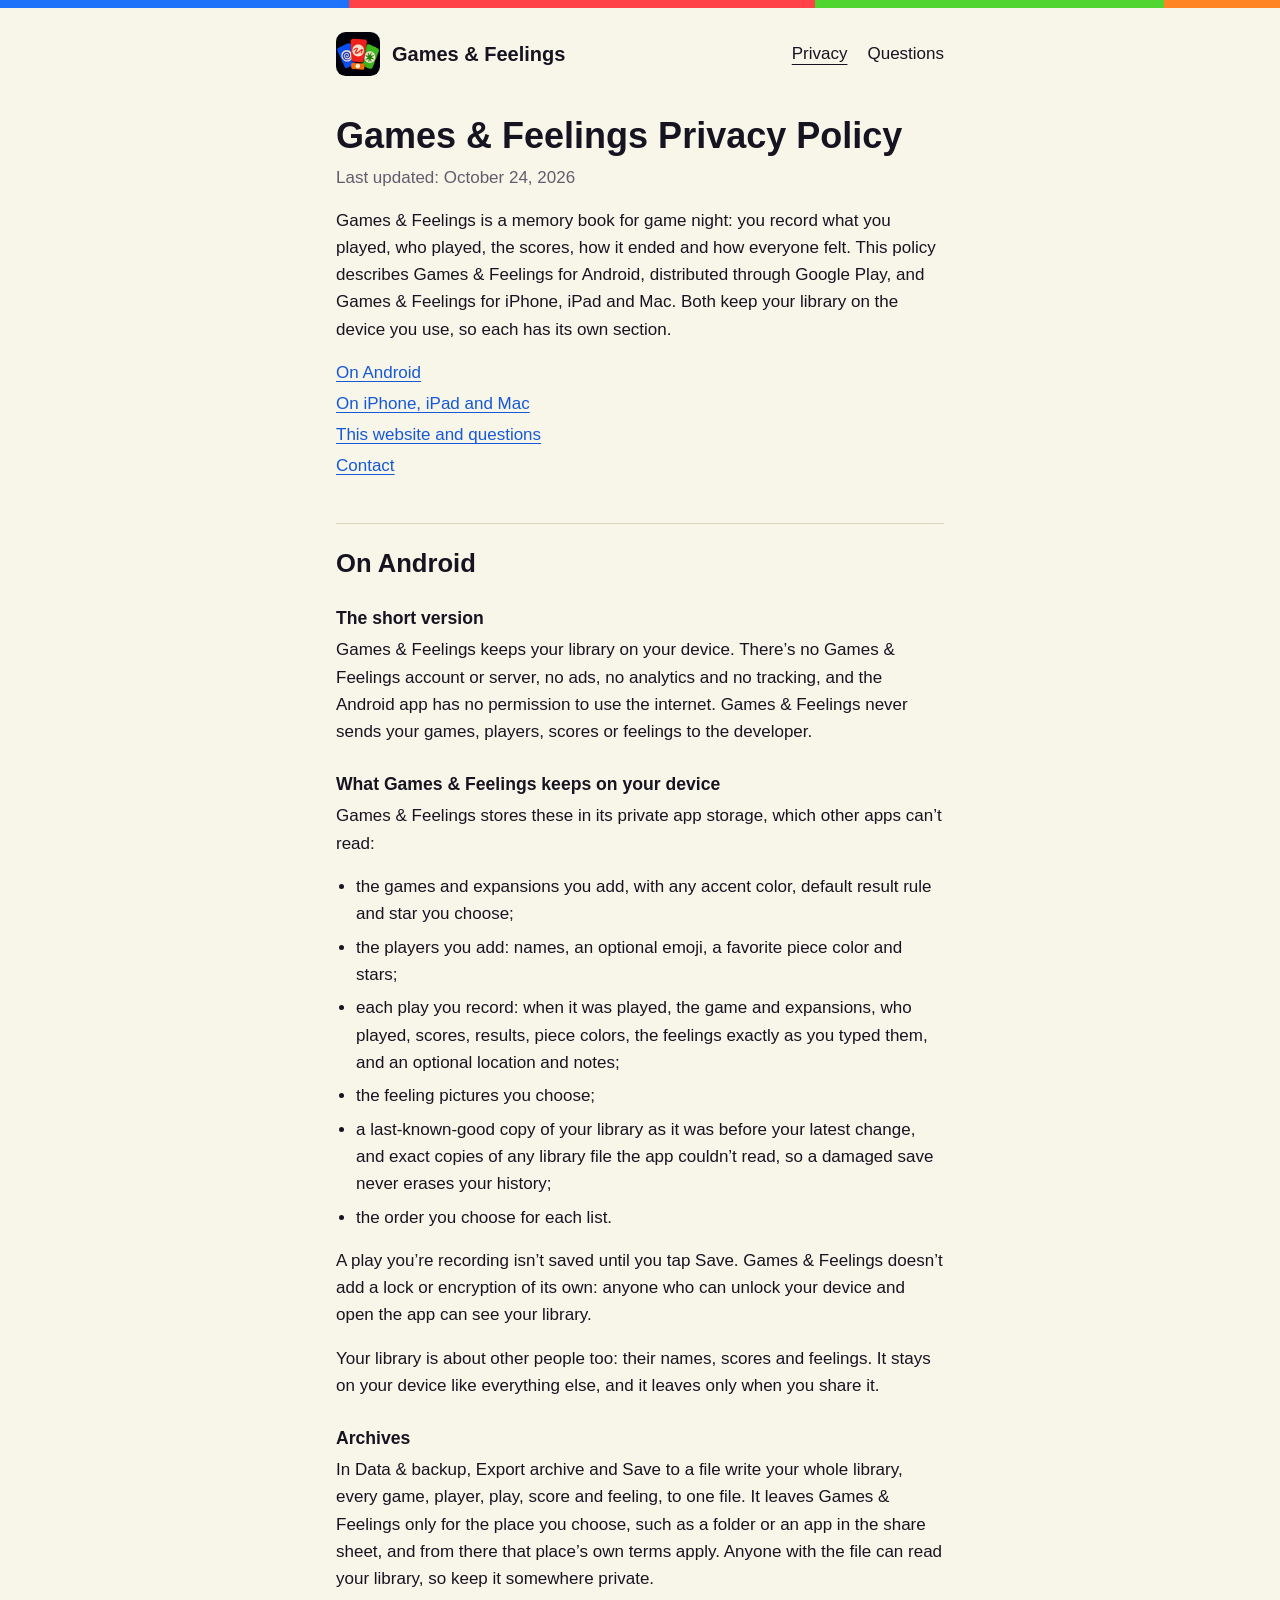
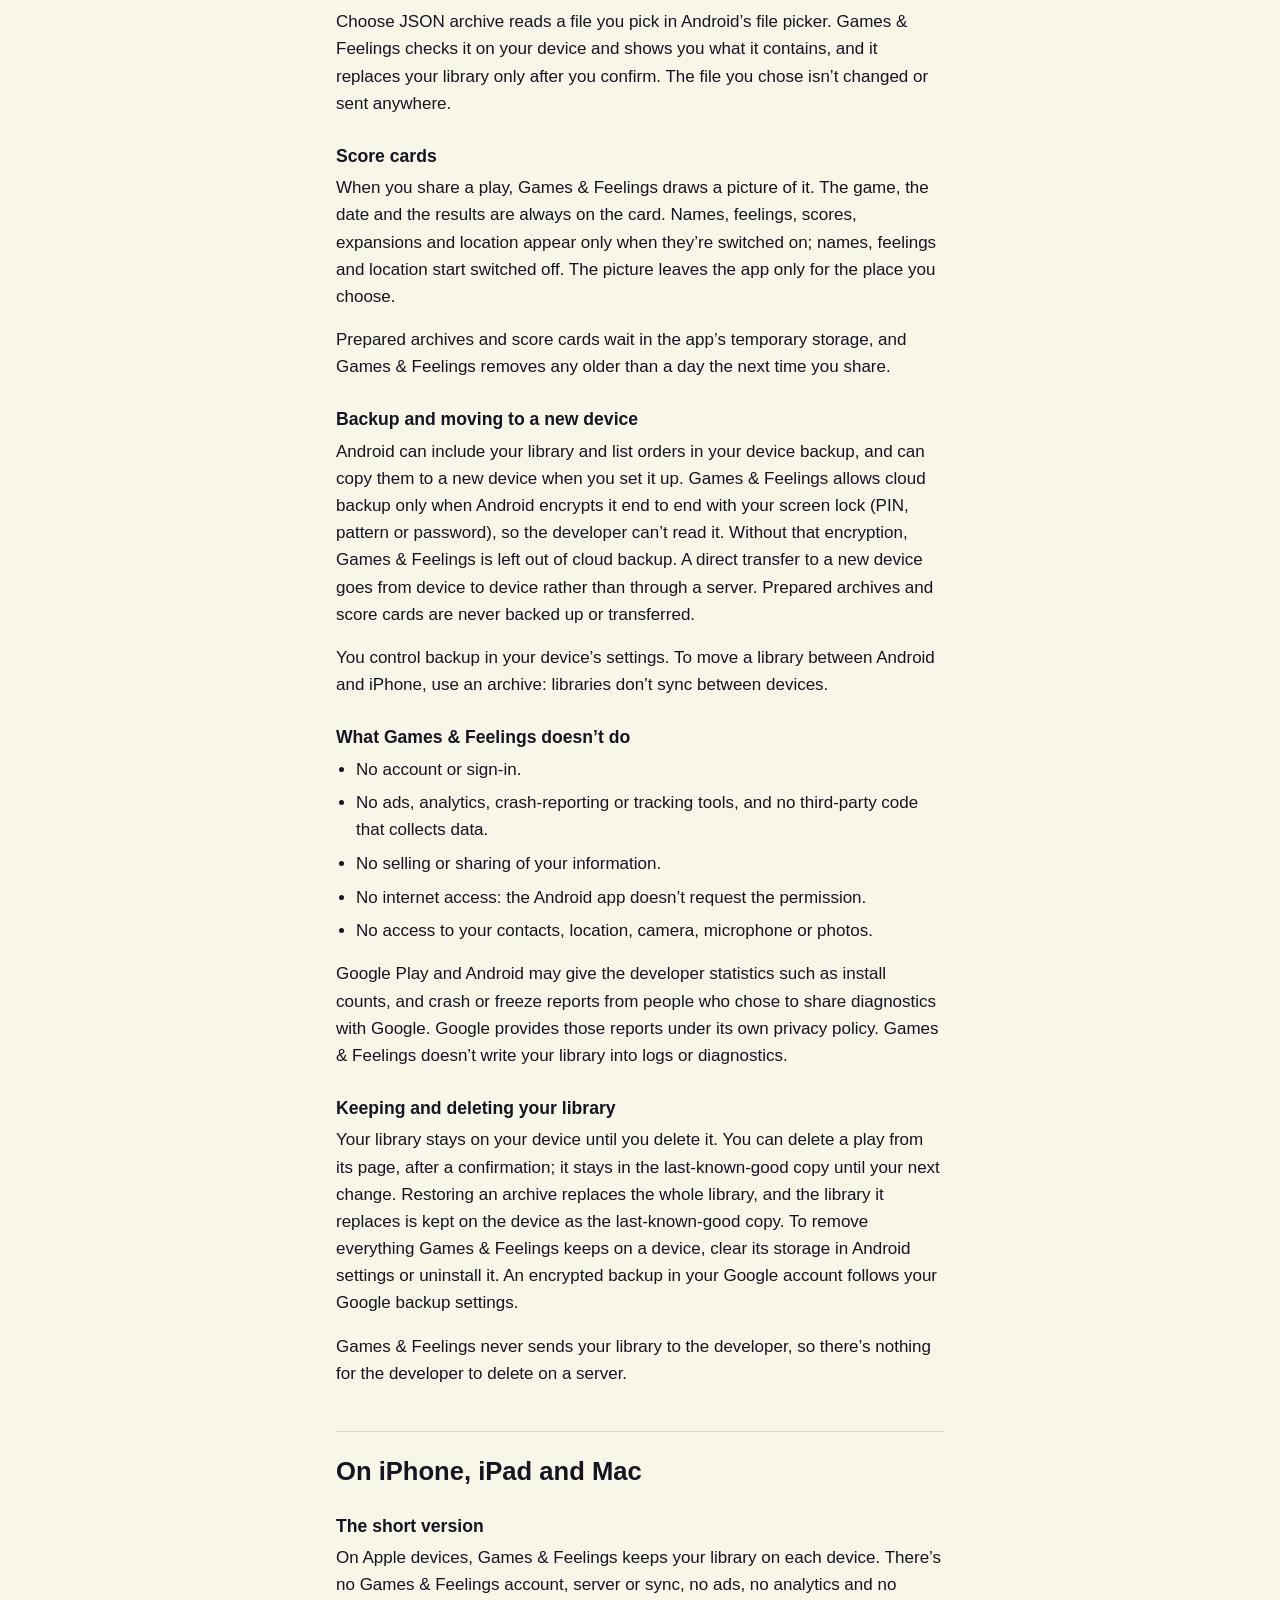
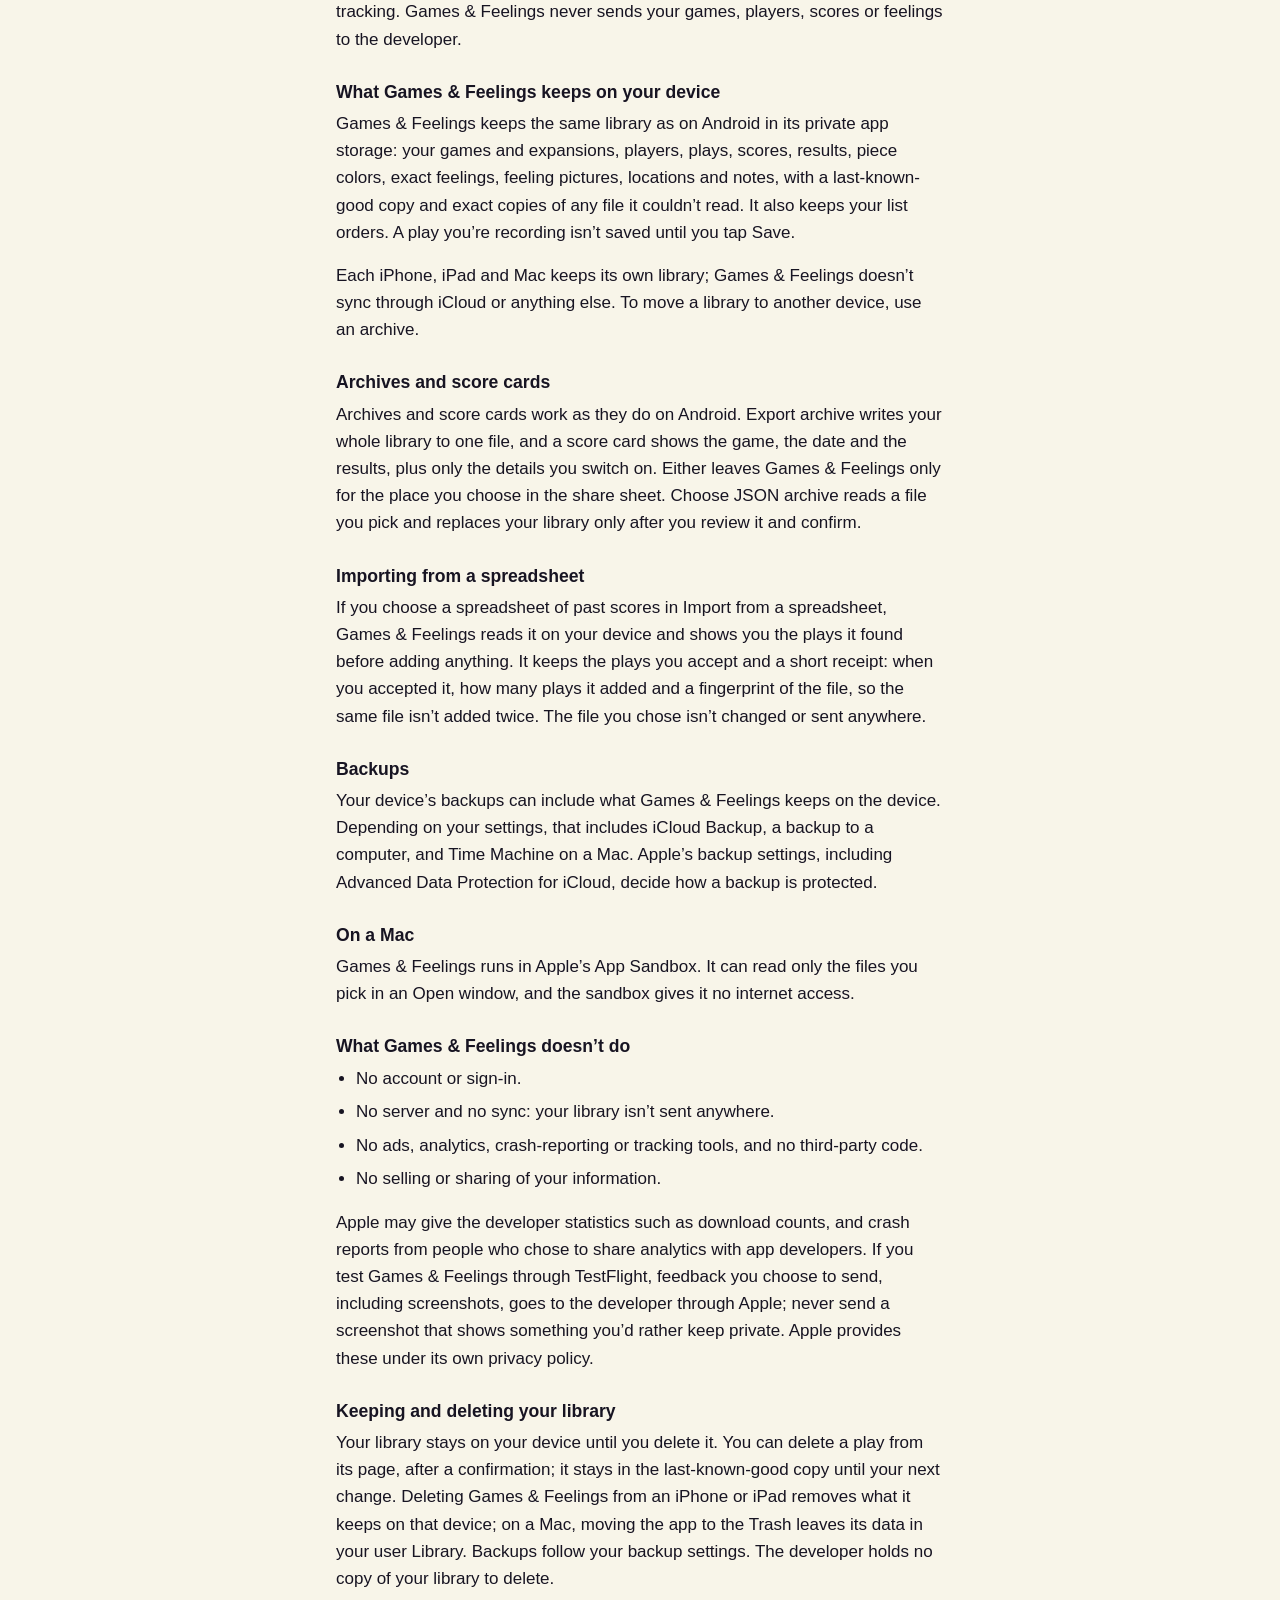
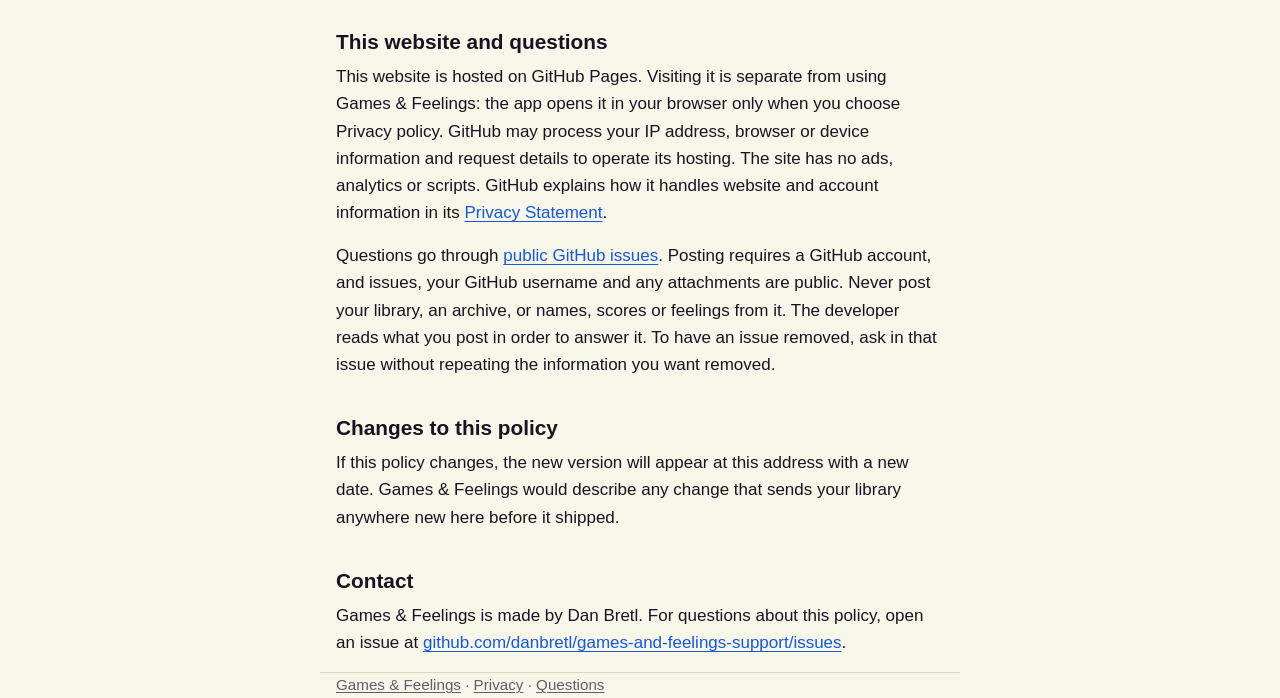
==== privacy/index.html @ f978fbe2 "Publish the Games & Feelings privacy policy and support page Source: danbretl/games-and-feelings Sto" ====
<!doctype html>
<html lang="en">
<head>
<meta charset="utf-8">
<meta name="viewport" content="width=device-width, initial-scale=1">
<meta name="color-scheme" content="light dark">
<title>Privacy Policy · Games &amp; Feelings</title>
<meta name="description" content="Games &amp; Feelings keeps your board game library on your device. No account, no ads, no analytics, and the Android app has no internet access.">
<link rel="canonical" href="https://danbretl.github.io/games-and-feelings-support/privacy/">
<link rel="icon" type="image/png" href="../assets/icon.png">
<link rel="stylesheet" href="../assets/site.css">
</head>
<body>
<a class="skip-link" href="#main">Skip to content</a>
<div class="bands" aria-hidden="true"><span></span><span></span><span></span><span></span></div>
<header class="site-header wrap"><a class="brand" href="../"><img src="../assets/icon.png" width="44" height="44" alt=""><span>Games &amp; Feelings</span></a><nav aria-label="Main"><a href="../privacy/" aria-current="page">Privacy</a><a href="https://github.com/danbretl/games-and-feelings-support/issues">Questions</a></nav></header>
<main id="main" class="wrap" tabindex="-1">
<h1>Games &amp; Feelings Privacy Policy</h1>
<p class="updated">Last updated: October 24, 2026</p>
<p>Games &amp; Feelings is a memory book for game night: you record what you played, who played, the scores, how it ended and how everyone felt. This policy describes Games &amp; Feelings for Android, distributed through Google Play, and Games &amp; Feelings for iPhone, iPad and Mac. Both keep your library on the device you use, so each has its own section.</p>
<nav class="page-index" aria-label="On this page">
<ul>
<li><a href="#android">On Android</a></li>
<li><a href="#apple">On iPhone, iPad and Mac</a></li>
<li><a href="#this-website-and-questions">This website and questions</a></li>
<li><a href="#contact">Contact</a></li>
</ul>
</nav>

<h2 id="android" class="platform">On Android</h2>

<h3 id="the-short-version">The short version</h3>
<p>Games &amp; Feelings keeps your library on your device. There’s no Games &amp; Feelings account or server, no ads, no analytics and no tracking, and the Android app has no permission to use the internet. Games &amp; Feelings never sends your games, players, scores or feelings to the developer.</p>

<h3 id="what-games-and-feelings-keeps-on-your-device">What Games &amp; Feelings keeps on your device</h3>
<p>Games &amp; Feelings stores these in its private app storage, which other apps can’t read:</p>
<ul>
<li>the games and expansions you add, with any accent color, default result rule and star you choose;</li>
<li>the players you add: names, an optional emoji, a favorite piece color and stars;</li>
<li>each play you record: when it was played, the game and expansions, who played, scores, results, piece colors, the feelings exactly as you typed them, and an optional location and notes;</li>
<li>the feeling pictures you choose;</li>
<li>a last-known-good copy of your library as it was before your latest change, and exact copies of any library file the app couldn’t read, so a damaged save never erases your history;</li>
<li>the order you choose for each list.</li>
</ul>
<p>A play you’re recording isn’t saved until you tap Save. Games &amp; Feelings doesn’t add a lock or encryption of its own: anyone who can unlock your device and open the app can see your library.</p>
<p>Your library is about other people too: their names, scores and feelings. It stays on your device like everything else, and it leaves only when you share it.</p>

<h3 id="archives">Archives</h3>
<p>In Data &amp; backup, Export archive and Save to a file write your whole library, every game, player, play, score and feeling, to one file. It leaves Games &amp; Feelings only for the place you choose, such as a folder or an app in the share sheet, and from there that place’s own terms apply. Anyone with the file can read your library, so keep it somewhere private.</p>
<p>Choose JSON archive reads a file you pick in Android’s file picker. Games &amp; Feelings checks it on your device and shows you what it contains, and it replaces your library only after you confirm. The file you chose isn’t changed or sent anywhere.</p>

<h3 id="score-cards">Score cards</h3>
<p>When you share a play, Games &amp; Feelings draws a picture of it. The game, the date and the results are always on the card. Names, feelings, scores, expansions and location appear only when they’re switched on; names, feelings and location start switched off. The picture leaves the app only for the place you choose.</p>
<p>Prepared archives and score cards wait in the app’s temporary storage, and Games &amp; Feelings removes any older than a day the next time you share.</p>

<h3 id="backup-and-moving-to-a-new-device">Backup and moving to a new device</h3>
<p>Android can include your library and list orders in your device backup, and can copy them to a new device when you set it up. Games &amp; Feelings allows cloud backup only when Android encrypts it end to end with your screen lock (PIN, pattern or password), so the developer can’t read it. Without that encryption, Games &amp; Feelings is left out of cloud backup. A direct transfer to a new device goes from device to device rather than through a server. Prepared archives and score cards are never backed up or transferred.</p>
<p>You control backup in your device’s settings. To move a library between Android and iPhone, use an archive: libraries don’t sync between devices.</p>

<h3 id="what-games-and-feelings-doesnt-do">What Games &amp; Feelings doesn’t do</h3>
<ul>
<li>No account or sign-in.</li>
<li>No ads, analytics, crash-reporting or tracking tools, and no third-party code that collects data.</li>
<li>No selling or sharing of your information.</li>
<li>No internet access: the Android app doesn’t request the permission.</li>
<li>No access to your contacts, location, camera, microphone or photos.</li>
</ul>
<p>Google Play and Android may give the developer statistics such as install counts, and crash or freeze reports from people who chose to share diagnostics with Google. Google provides those reports under its own privacy policy. Games &amp; Feelings doesn’t write your library into logs or diagnostics.</p>

<h3 id="keeping-and-deleting-your-library">Keeping and deleting your library</h3>
<p>Your library stays on your device until you delete it. You can delete a play from its page, after a confirmation; it stays in the last-known-good copy until your next change. Restoring an archive replaces the whole library, and the library it replaces is kept on the device as the last-known-good copy. To remove everything Games &amp; Feelings keeps on a device, clear its storage in Android settings or uninstall it. An encrypted backup in your Google account follows your Google backup settings.</p>
<p>Games &amp; Feelings never sends your library to the developer, so there’s nothing for the developer to delete on a server.</p>

<h2 id="apple" class="platform">On iPhone, iPad and Mac</h2>

<h3 id="apple-the-short-version">The short version</h3>
<p>On Apple devices, Games &amp; Feelings keeps your library on each device. There’s no Games &amp; Feelings account, server or sync, no ads, no analytics and no tracking. Games &amp; Feelings never sends your games, players, scores or feelings to the developer.</p>

<h3 id="apple-what-games-and-feelings-keeps">What Games &amp; Feelings keeps on your device</h3>
<p>Games &amp; Feelings keeps the same library as on Android in its private app storage: your games and expansions, players, plays, scores, results, piece colors, exact feelings, feeling pictures, locations and notes, with a last-known-good copy and exact copies of any file it couldn’t read. It also keeps your list orders. A play you’re recording isn’t saved until you tap Save.</p>
<p>Each iPhone, iPad and Mac keeps its own library; Games &amp; Feelings doesn’t sync through iCloud or anything else. To move a library to another device, use an archive.</p>

<h3 id="apple-archives-and-score-cards">Archives and score cards</h3>
<p>Archives and score cards work as they do on Android. Export archive writes your whole library to one file, and a score card shows the game, the date and the results, plus only the details you switch on. Either leaves Games &amp; Feelings only for the place you choose in the share sheet. Choose JSON archive reads a file you pick and replaces your library only after you review it and confirm.</p>

<h3 id="apple-importing-from-a-spreadsheet">Importing from a spreadsheet</h3>
<p>If you choose a spreadsheet of past scores in Import from a spreadsheet, Games &amp; Feelings reads it on your device and shows you the plays it found before adding anything. It keeps the plays you accept and a short receipt: when you accepted it, how many plays it added and a fingerprint of the file, so the same file isn’t added twice. The file you chose isn’t changed or sent anywhere.</p>

<h3 id="apple-backups">Backups</h3>
<p>Your device’s backups can include what Games &amp; Feelings keeps on the device. Depending on your settings, that includes iCloud Backup, a backup to a computer, and Time Machine on a Mac. Apple’s backup settings, including Advanced Data Protection for iCloud, decide how a backup is protected.</p>

<h3 id="apple-on-a-mac">On a Mac</h3>
<p>Games &amp; Feelings runs in Apple’s App Sandbox. It can read only the files you pick in an Open window, and the sandbox gives it no internet access.</p>

<h3 id="apple-what-games-and-feelings-doesnt-do">What Games &amp; Feelings doesn’t do</h3>
<ul>
<li>No account or sign-in.</li>
<li>No server and no sync: your library isn’t sent anywhere.</li>
<li>No ads, analytics, crash-reporting or tracking tools, and no third-party code.</li>
<li>No selling or sharing of your information.</li>
</ul>
<p>Apple may give the developer statistics such as download counts, and crash reports from people who chose to share analytics with app developers. If you test Games &amp; Feelings through TestFlight, feedback you choose to send, including screenshots, goes to the developer through Apple; never send a screenshot that shows something you’d rather keep private. Apple provides these under its own privacy policy.</p>

<h3 id="apple-keeping-and-deleting-your-library">Keeping and deleting your library</h3>
<p>Your library stays on your device until you delete it. You can delete a play from its page, after a confirmation; it stays in the last-known-good copy until your next change. Deleting Games &amp; Feelings from an iPhone or iPad removes what it keeps on that device; on a Mac, moving the app to the Trash leaves its data in your user Library. Backups follow your backup settings. The developer holds no copy of your library to delete.</p>

<h2 id="this-website-and-questions">This website and questions</h2>
<p>This website is hosted on GitHub Pages. Visiting it is separate from using Games &amp; Feelings: the app opens it in your browser only when you choose Privacy policy. GitHub may process your IP address, browser or device information and request details to operate its hosting. The site has no ads, analytics or scripts. GitHub explains how it handles website and account information in its <a href="https://docs.github.com/en/site-policy/privacy-policies/github-general-privacy-statement">Privacy Statement</a>.</p>
<p>Questions go through <a href="https://github.com/danbretl/games-and-feelings-support/issues">public GitHub issues</a>. Posting requires a GitHub account, and issues, your GitHub username and any attachments are public. Never post your library, an archive, or names, scores or feelings from it. The developer reads what you post in order to answer it. To have an issue removed, ask in that issue without repeating the information you want removed.</p>

<h2 id="changes-to-this-policy">Changes to this policy</h2>
<p>If this policy changes, the new version will appear at this address with a new date. Games &amp; Feelings would describe any change that sends your library anywhere new here before it shipped.</p>

<h2 id="contact">Contact</h2>
<p>Games &amp; Feelings is made by Dan Bretl. For questions about this policy, open an issue at <a href="https://github.com/danbretl/games-and-feelings-support/issues">github.com/danbretl/games-and-feelings-support/issues</a>.</p>
</main>
<footer class="wrap"><a href="../">Games &amp; Feelings</a> · <a href="../privacy/" aria-current="page">Privacy</a> · <a href="https://github.com/danbretl/games-and-feelings-support/issues">Questions</a></footer>
</body>
</html>
---- assets/site.css ----
:root {
  color-scheme: light dark;
  --paper: #f8f5e9;
  --text: #171422;
  --muted: #625d6d;
  --rule: #ded7c4;
  --link: #1559d6;
  --focus: #1f73fa;
  --cobalt: #1f73fa;
  --coral: #ff4247;
  --green: #50d531;
  --orange: #ff8424;
  --measure: 40rem;
}

@media (prefers-color-scheme: dark) {
  :root {
    --paper: #03040f;
    --text: #fbfae8;
    --muted: #9ea6c2;
    --rule: #1c2140;
    --link: #6fa4ff;
    --focus: #6fa4ff;
  }
}

* { box-sizing: border-box; }

html { -webkit-text-size-adjust: 100%; }

body {
  margin: 0;
  background: var(--paper);
  color: var(--text);
  font: 1.0625rem/1.6 -apple-system, BlinkMacSystemFont, "Segoe UI", Roboto, "Helvetica Neue", Arial, sans-serif;
}

.bands {
  display: flex;
  height: 0.5rem;
}
.bands span { flex: 1; }
.bands span:nth-child(1) { background: var(--cobalt); flex: 3; }
.bands span:nth-child(2) { background: var(--coral); flex: 4; }
.bands span:nth-child(3) { background: var(--green); flex: 3; }
.bands span:nth-child(4) { background: var(--orange); flex: 1; }

.wrap {
  max-width: var(--measure);
  margin: 0 auto;
  padding: 0 1rem;
}

.skip-link {
  position: absolute;
  left: -999rem;
}
.skip-link:focus {
  left: 1rem;
  top: 1rem;
  padding: 0.5rem 0.75rem;
  background: var(--paper);
  color: var(--text);
  z-index: 1;
}

.site-header {
  display: flex;
  flex-wrap: wrap;
  align-items: center;
  justify-content: space-between;
  gap: 0.75rem 1.5rem;
  padding-top: 1.5rem;
  padding-bottom: 1.5rem;
}

.brand {
  display: inline-flex;
  align-items: center;
  gap: 0.75rem;
  color: var(--text);
  font-weight: 800;
  font-size: 1.25rem;
  text-decoration: none;
}
.brand img { border-radius: 22%; }

.site-header nav { display: flex; gap: 1.25rem; }
.site-header nav a { color: var(--text); text-decoration: none; }
.site-header nav a[aria-current="page"] { text-decoration: underline; text-underline-offset: 0.3em; }

main { padding-bottom: 3rem; }
main:focus { outline: none; }

h1 {
  font-size: 2.25rem;
  font-weight: 900;
  line-height: 1.1;
  margin: 1rem 0 0.5rem;
}

h2 {
  font-size: 1.3rem;
  font-weight: 800;
  line-height: 1.3;
  margin: 2.25rem 0 0.5rem;
}

h2.platform {
  font-size: 1.6rem;
  line-height: 1.2;
  border-top: 1px solid var(--rule);
  padding-top: 1.5rem;
  margin-top: 2.75rem;
}

h3 {
  font-size: 1.1rem;
  line-height: 1.3;
  margin: 1.75rem 0 0.4rem;
}

.page-index ul { list-style: none; padding-left: 0; }
.page-index li { margin-bottom: 0.25rem; }

p, ul { margin: 0 0 1rem; }
ul { padding-left: 1.25rem; }
li { margin-bottom: 0.4rem; }

a { color: var(--link); text-underline-offset: 0.15em; }
a:focus-visible {
  outline: 3px solid var(--focus);
  outline-offset: 2px;
  border-radius: 2px;
}

.lede { font-size: 1.25rem; }
.updated { color: var(--muted); }

footer {
  border-top: 1px solid var(--rule);
  color: var(--muted);
  font-size: 0.95rem;
  padding-top: 1.25rem;
  padding-bottom: 2rem;
}
footer a { color: var(--muted); }
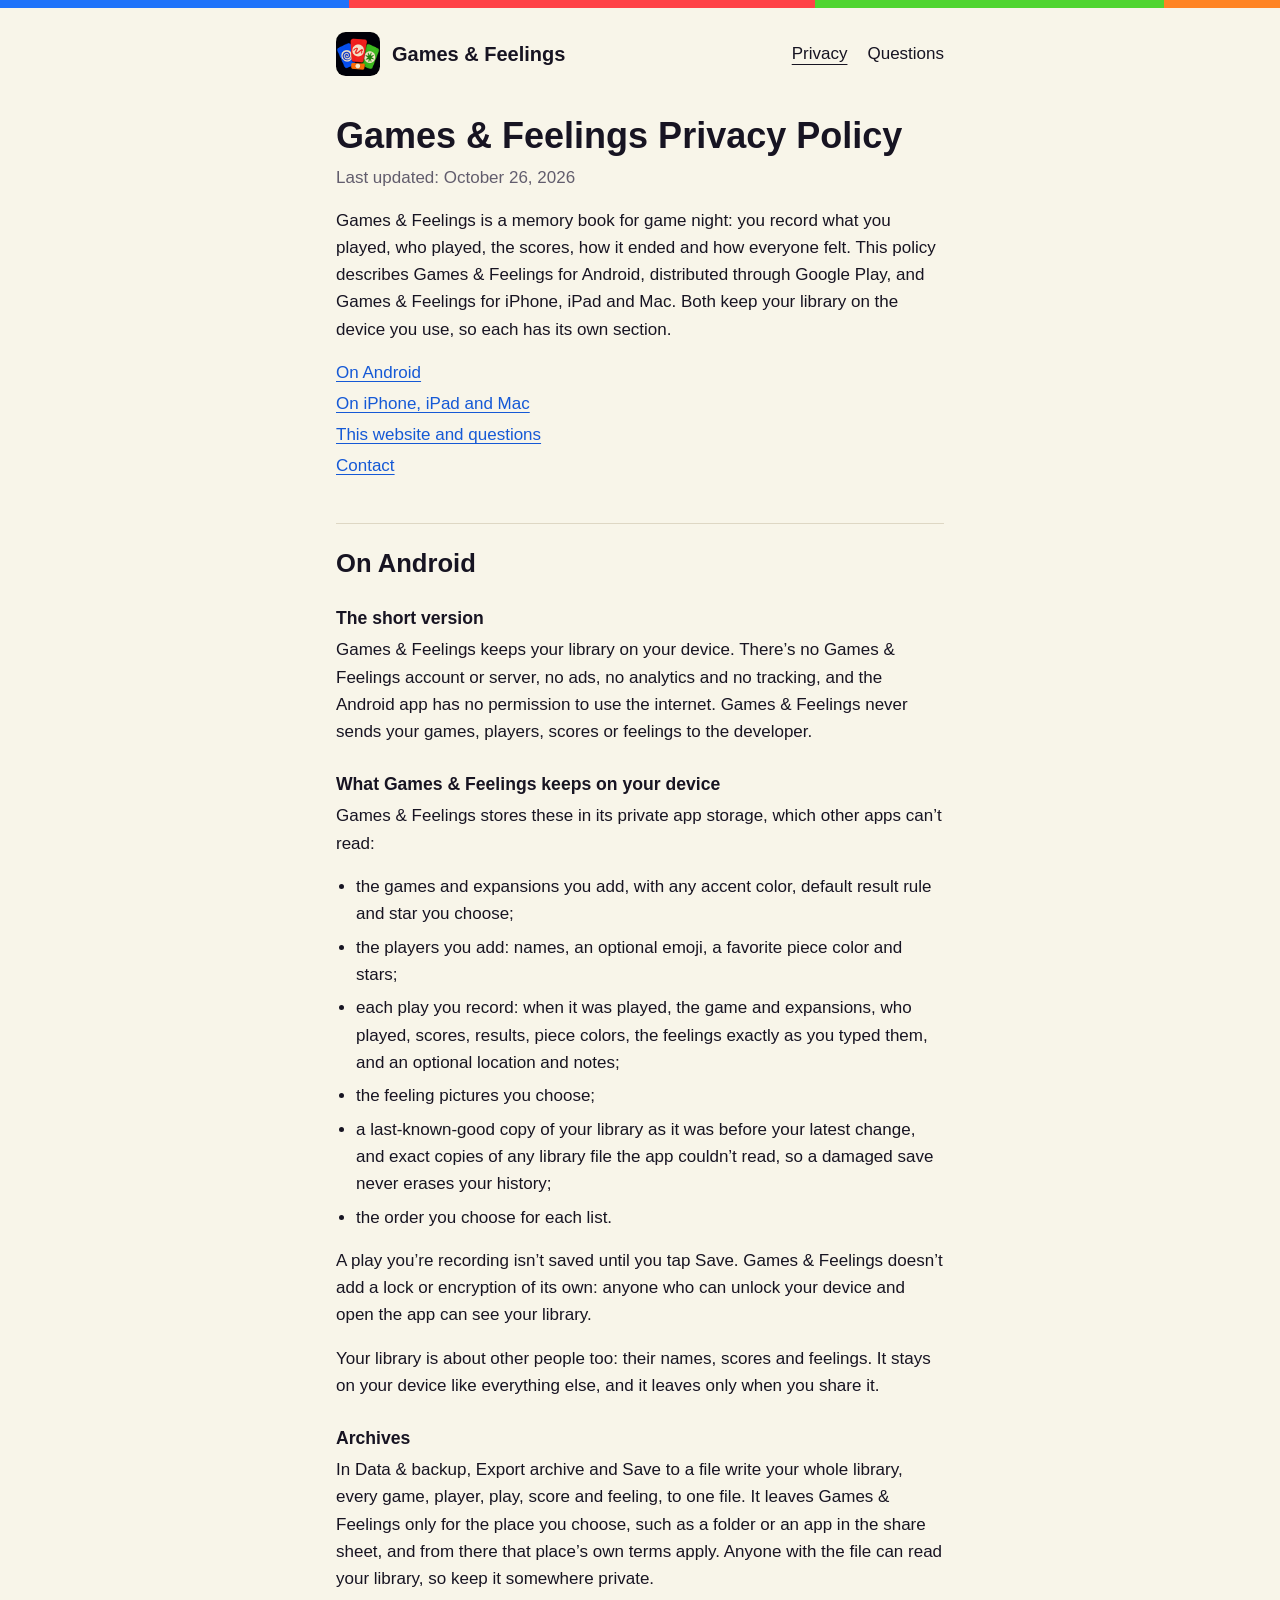
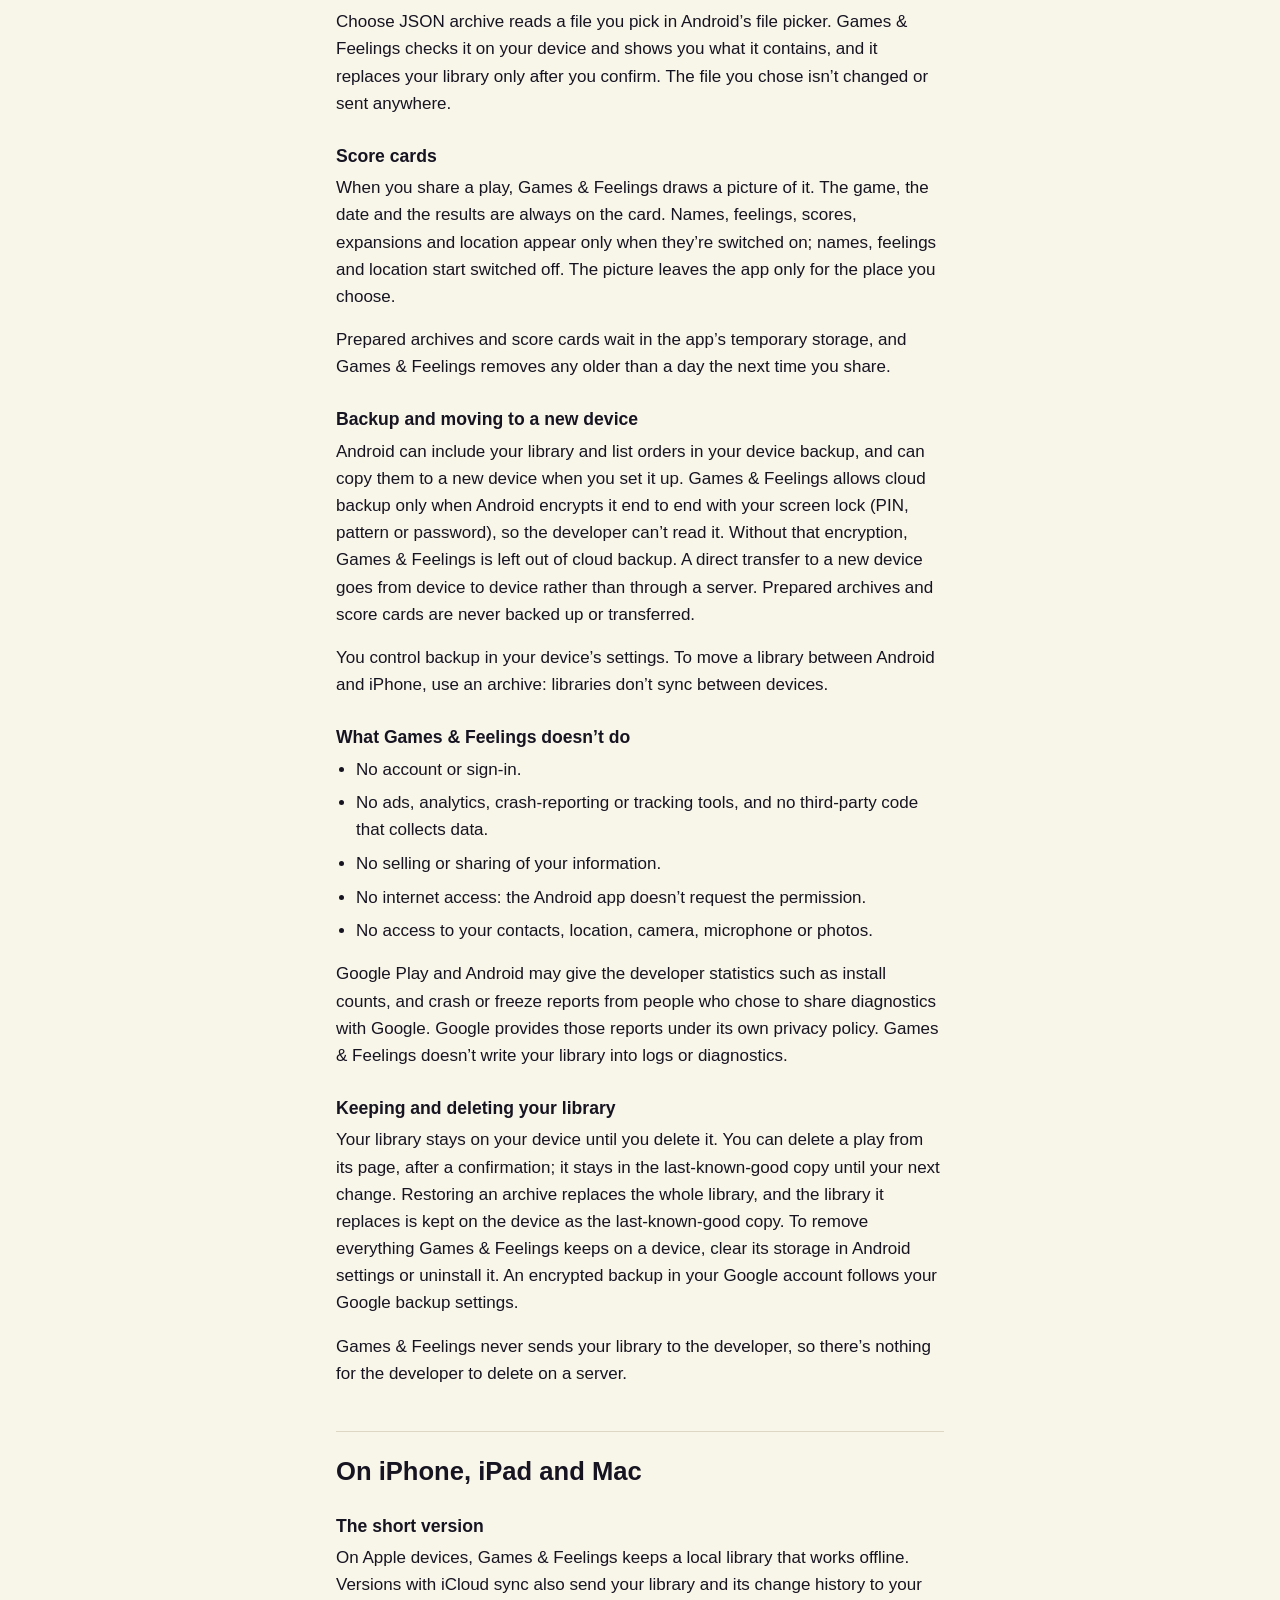
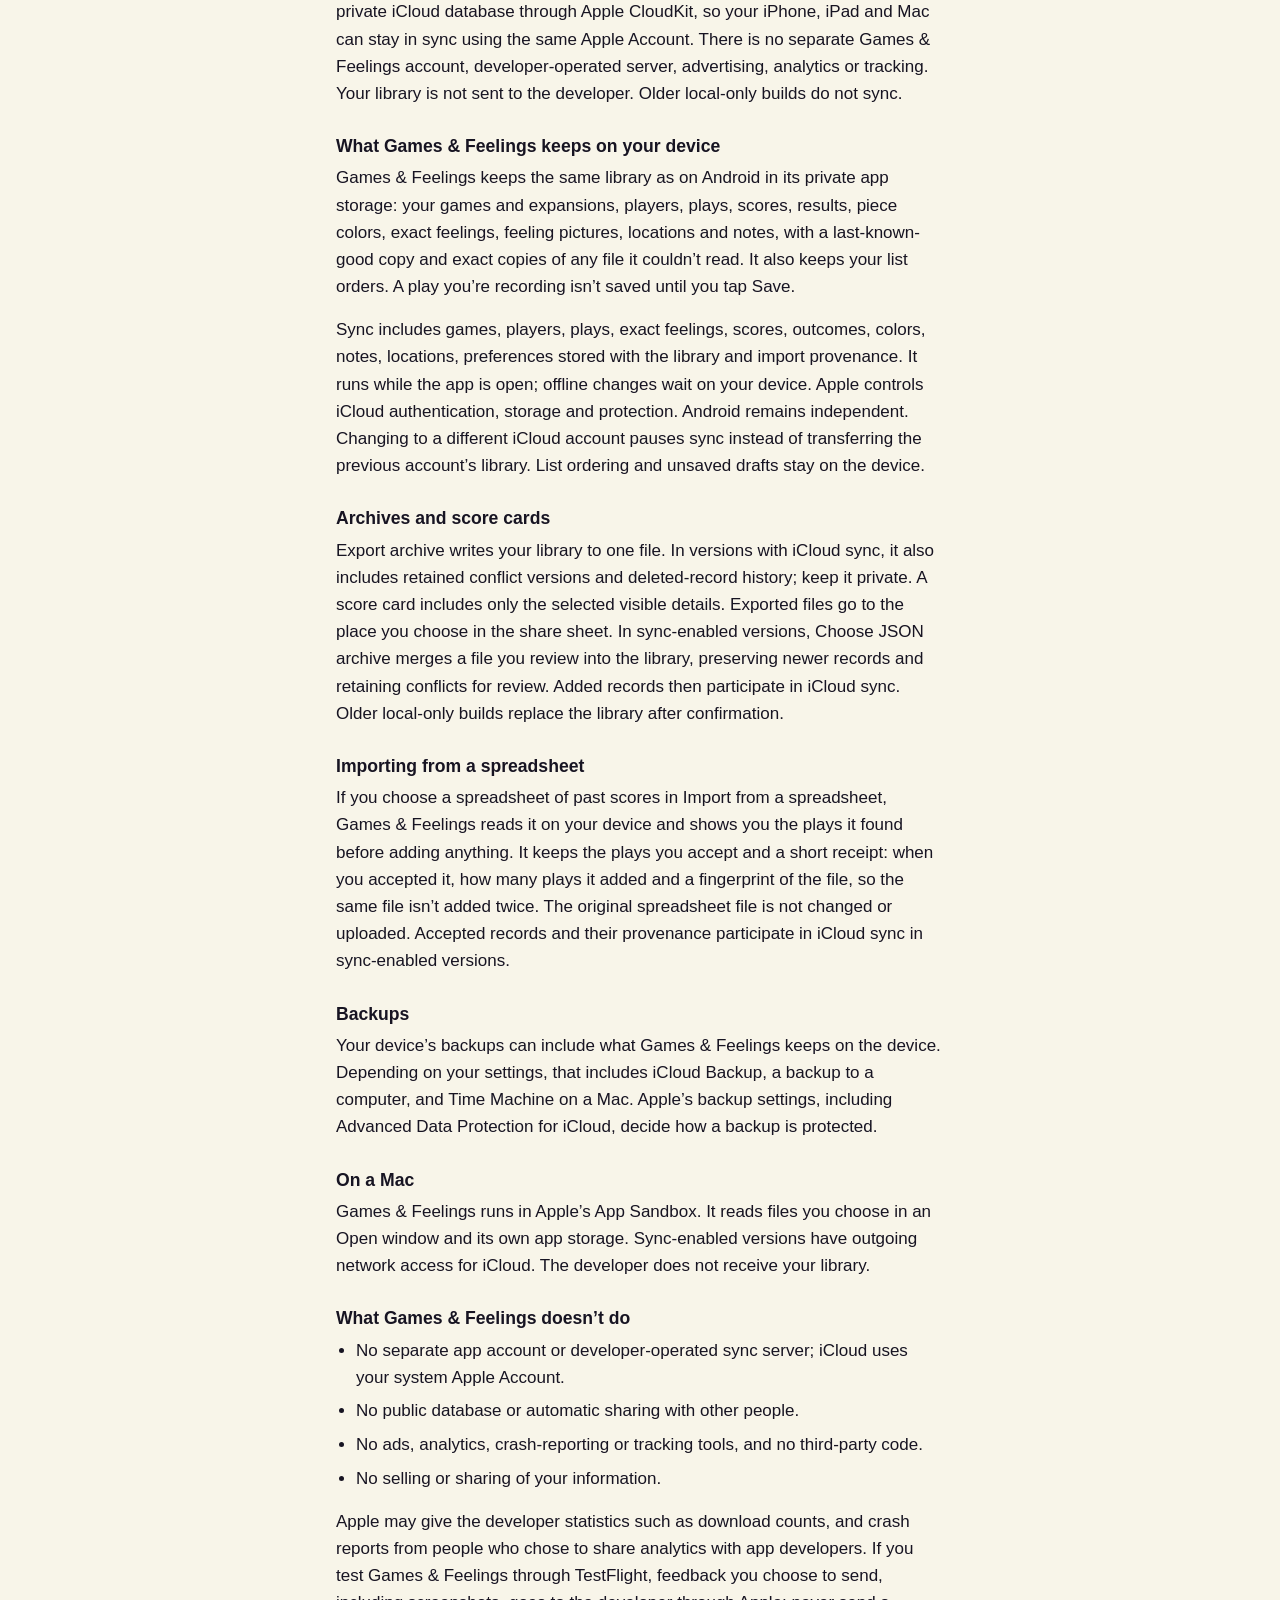
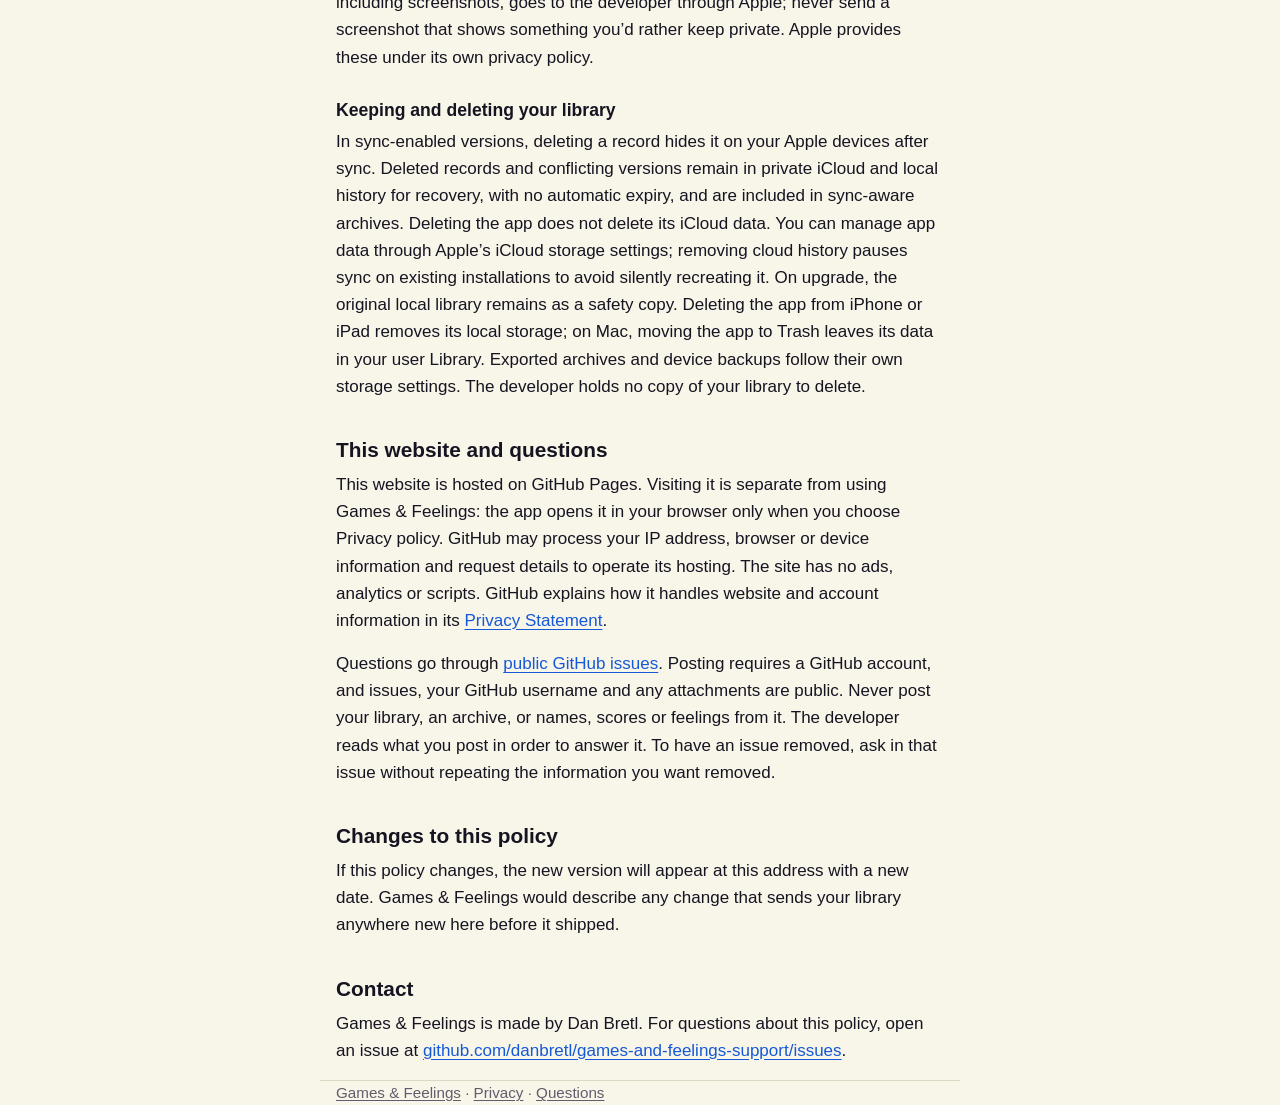
==== commit c4dfa424: "Explain private iCloud sync and recoverable history on Apple devices" ====
--- a/privacy/index.html
+++ b/privacy/index.html
@@ -16,7 +16,7 @@
 <header class="site-header wrap"><a class="brand" href="../"><img src="../assets/icon.png" width="44" height="44" alt=""><span>Games &amp; Feelings</span></a><nav aria-label="Main"><a href="../privacy/" aria-current="page">Privacy</a><a href="https://github.com/danbretl/games-and-feelings-support/issues">Questions</a></nav></header>
 <main id="main" class="wrap" tabindex="-1">
 <h1>Games &amp; Feelings Privacy Policy</h1>
-<p class="updated">Last updated: October 24, 2026</p>
+<p class="updated">Last updated: October 26, 2026</p>
 <p>Games &amp; Feelings is a memory book for game night: you record what you played, who played, the scores, how it ended and how everyone felt. This policy describes Games &amp; Feelings for Android, distributed through Google Play, and Games &amp; Feelings for iPhone, iPad and Mac. Both keep your library on the device you use, so each has its own section.</p>
 <nav class="page-index" aria-label="On this page">
 <ul>
@@ -74,35 +74,35 @@
 <h2 id="apple" class="platform">On iPhone, iPad and Mac</h2>
 
 <h3 id="apple-the-short-version">The short version</h3>
-<p>On Apple devices, Games &amp; Feelings keeps your library on each device. There’s no Games &amp; Feelings account, server or sync, no ads, no analytics and no tracking. Games &amp; Feelings never sends your games, players, scores or feelings to the developer.</p>
+<p>On Apple devices, Games &amp; Feelings keeps a local library that works offline. Versions with iCloud sync also send your library and its change history to your private iCloud database through Apple CloudKit, so your iPhone, iPad and Mac can stay in sync using the same Apple Account. There is no separate Games &amp; Feelings account, developer-operated server, advertising, analytics or tracking. Your library is not sent to the developer. Older local-only builds do not sync.</p>
 
 <h3 id="apple-what-games-and-feelings-keeps">What Games &amp; Feelings keeps on your device</h3>
 <p>Games &amp; Feelings keeps the same library as on Android in its private app storage: your games and expansions, players, plays, scores, results, piece colors, exact feelings, feeling pictures, locations and notes, with a last-known-good copy and exact copies of any file it couldn’t read. It also keeps your list orders. A play you’re recording isn’t saved until you tap Save.</p>
-<p>Each iPhone, iPad and Mac keeps its own library; Games &amp; Feelings doesn’t sync through iCloud or anything else. To move a library to another device, use an archive.</p>
+<p>Sync includes games, players, plays, exact feelings, scores, outcomes, colors, notes, locations, preferences stored with the library and import provenance. It runs while the app is open; offline changes wait on your device. Apple controls iCloud authentication, storage and protection. Android remains independent. Changing to a different iCloud account pauses sync instead of transferring the previous account’s library. List ordering and unsaved drafts stay on the device.</p>
 
 <h3 id="apple-archives-and-score-cards">Archives and score cards</h3>
-<p>Archives and score cards work as they do on Android. Export archive writes your whole library to one file, and a score card shows the game, the date and the results, plus only the details you switch on. Either leaves Games &amp; Feelings only for the place you choose in the share sheet. Choose JSON archive reads a file you pick and replaces your library only after you review it and confirm.</p>
+<p>Export archive writes your library to one file. In versions with iCloud sync, it also includes retained conflict versions and deleted-record history; keep it private. A score card includes only the selected visible details. Exported files go to the place you choose in the share sheet. In sync-enabled versions, Choose JSON archive merges a file you review into the library, preserving newer records and retaining conflicts for review. Added records then participate in iCloud sync. Older local-only builds replace the library after confirmation.</p>
 
 <h3 id="apple-importing-from-a-spreadsheet">Importing from a spreadsheet</h3>
-<p>If you choose a spreadsheet of past scores in Import from a spreadsheet, Games &amp; Feelings reads it on your device and shows you the plays it found before adding anything. It keeps the plays you accept and a short receipt: when you accepted it, how many plays it added and a fingerprint of the file, so the same file isn’t added twice. The file you chose isn’t changed or sent anywhere.</p>
+<p>If you choose a spreadsheet of past scores in Import from a spreadsheet, Games &amp; Feelings reads it on your device and shows you the plays it found before adding anything. It keeps the plays you accept and a short receipt: when you accepted it, how many plays it added and a fingerprint of the file, so the same file isn’t added twice. The original spreadsheet file is not changed or uploaded. Accepted records and their provenance participate in iCloud sync in sync-enabled versions.</p>
 
 <h3 id="apple-backups">Backups</h3>
 <p>Your device’s backups can include what Games &amp; Feelings keeps on the device. Depending on your settings, that includes iCloud Backup, a backup to a computer, and Time Machine on a Mac. Apple’s backup settings, including Advanced Data Protection for iCloud, decide how a backup is protected.</p>
 
 <h3 id="apple-on-a-mac">On a Mac</h3>
-<p>Games &amp; Feelings runs in Apple’s App Sandbox. It can read only the files you pick in an Open window, and the sandbox gives it no internet access.</p>
+<p>Games &amp; Feelings runs in Apple’s App Sandbox. It reads files you choose in an Open window and its own app storage. Sync-enabled versions have outgoing network access for iCloud. The developer does not receive your library.</p>
 
 <h3 id="apple-what-games-and-feelings-doesnt-do">What Games &amp; Feelings doesn’t do</h3>
 <ul>
-<li>No account or sign-in.</li>
-<li>No server and no sync: your library isn’t sent anywhere.</li>
+<li>No separate app account or developer-operated sync server; iCloud uses your system Apple Account.</li>
+<li>No public database or automatic sharing with other people.</li>
 <li>No ads, analytics, crash-reporting or tracking tools, and no third-party code.</li>
 <li>No selling or sharing of your information.</li>
 </ul>
 <p>Apple may give the developer statistics such as download counts, and crash reports from people who chose to share analytics with app developers. If you test Games &amp; Feelings through TestFlight, feedback you choose to send, including screenshots, goes to the developer through Apple; never send a screenshot that shows something you’d rather keep private. Apple provides these under its own privacy policy.</p>
 
 <h3 id="apple-keeping-and-deleting-your-library">Keeping and deleting your library</h3>
-<p>Your library stays on your device until you delete it. You can delete a play from its page, after a confirmation; it stays in the last-known-good copy until your next change. Deleting Games &amp; Feelings from an iPhone or iPad removes what it keeps on that device; on a Mac, moving the app to the Trash leaves its data in your user Library. Backups follow your backup settings. The developer holds no copy of your library to delete.</p>
+<p>In sync-enabled versions, deleting a record hides it on your Apple devices after sync. Deleted records and conflicting versions remain in private iCloud and local history for recovery, with no automatic expiry, and are included in sync-aware archives. Deleting the app does not delete its iCloud data. You can manage app data through Apple’s iCloud storage settings; removing cloud history pauses sync on existing installations to avoid silently recreating it. On upgrade, the original local library remains as a safety copy. Deleting the app from iPhone or iPad removes its local storage; on Mac, moving the app to Trash leaves its data in your user Library. Exported archives and device backups follow their own storage settings. The developer holds no copy of your library to delete.</p>
 
 <h2 id="this-website-and-questions">This website and questions</h2>
 <p>This website is hosted on GitHub Pages. Visiting it is separate from using Games &amp; Feelings: the app opens it in your browser only when you choose Privacy policy. GitHub may process your IP address, browser or device information and request details to operate its hosting. The site has no ads, analytics or scripts. GitHub explains how it handles website and account information in its <a href="https://docs.github.com/en/site-policy/privacy-policies/github-general-privacy-statement">Privacy Statement</a>.</p>
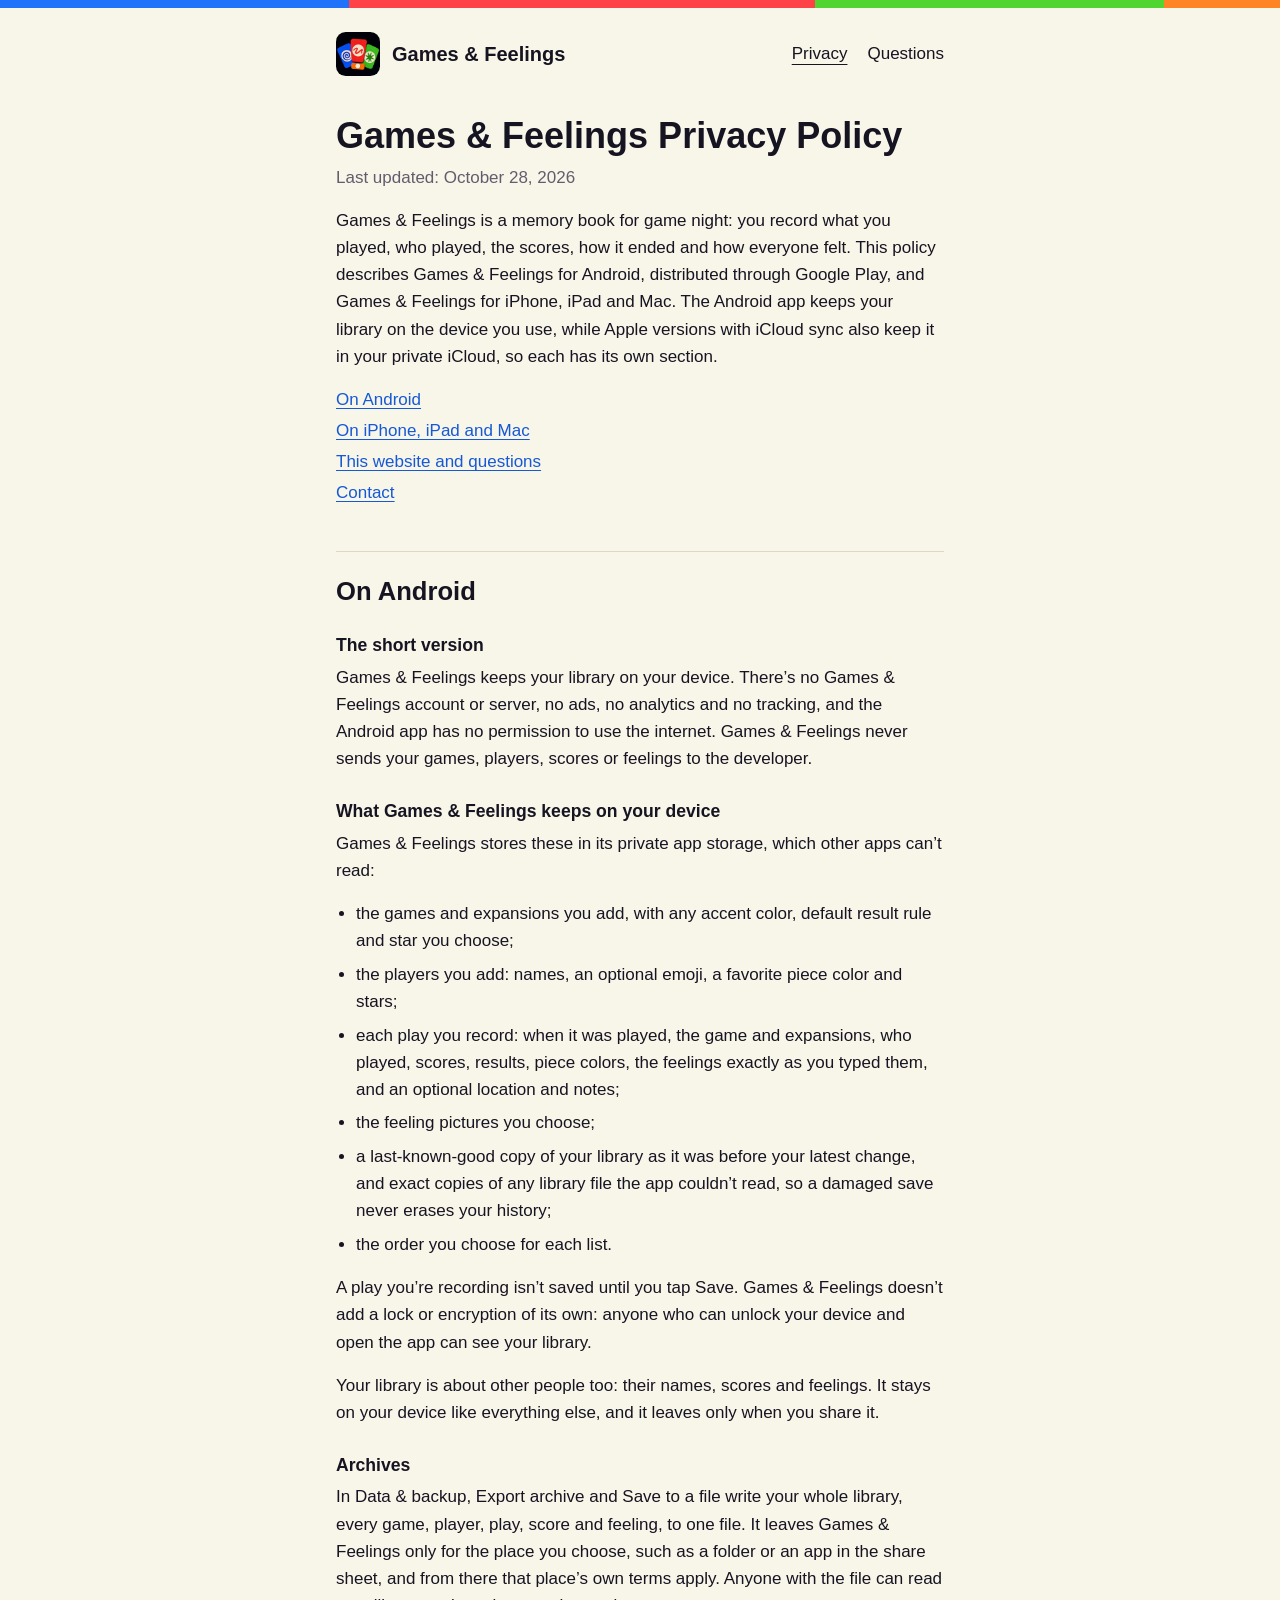
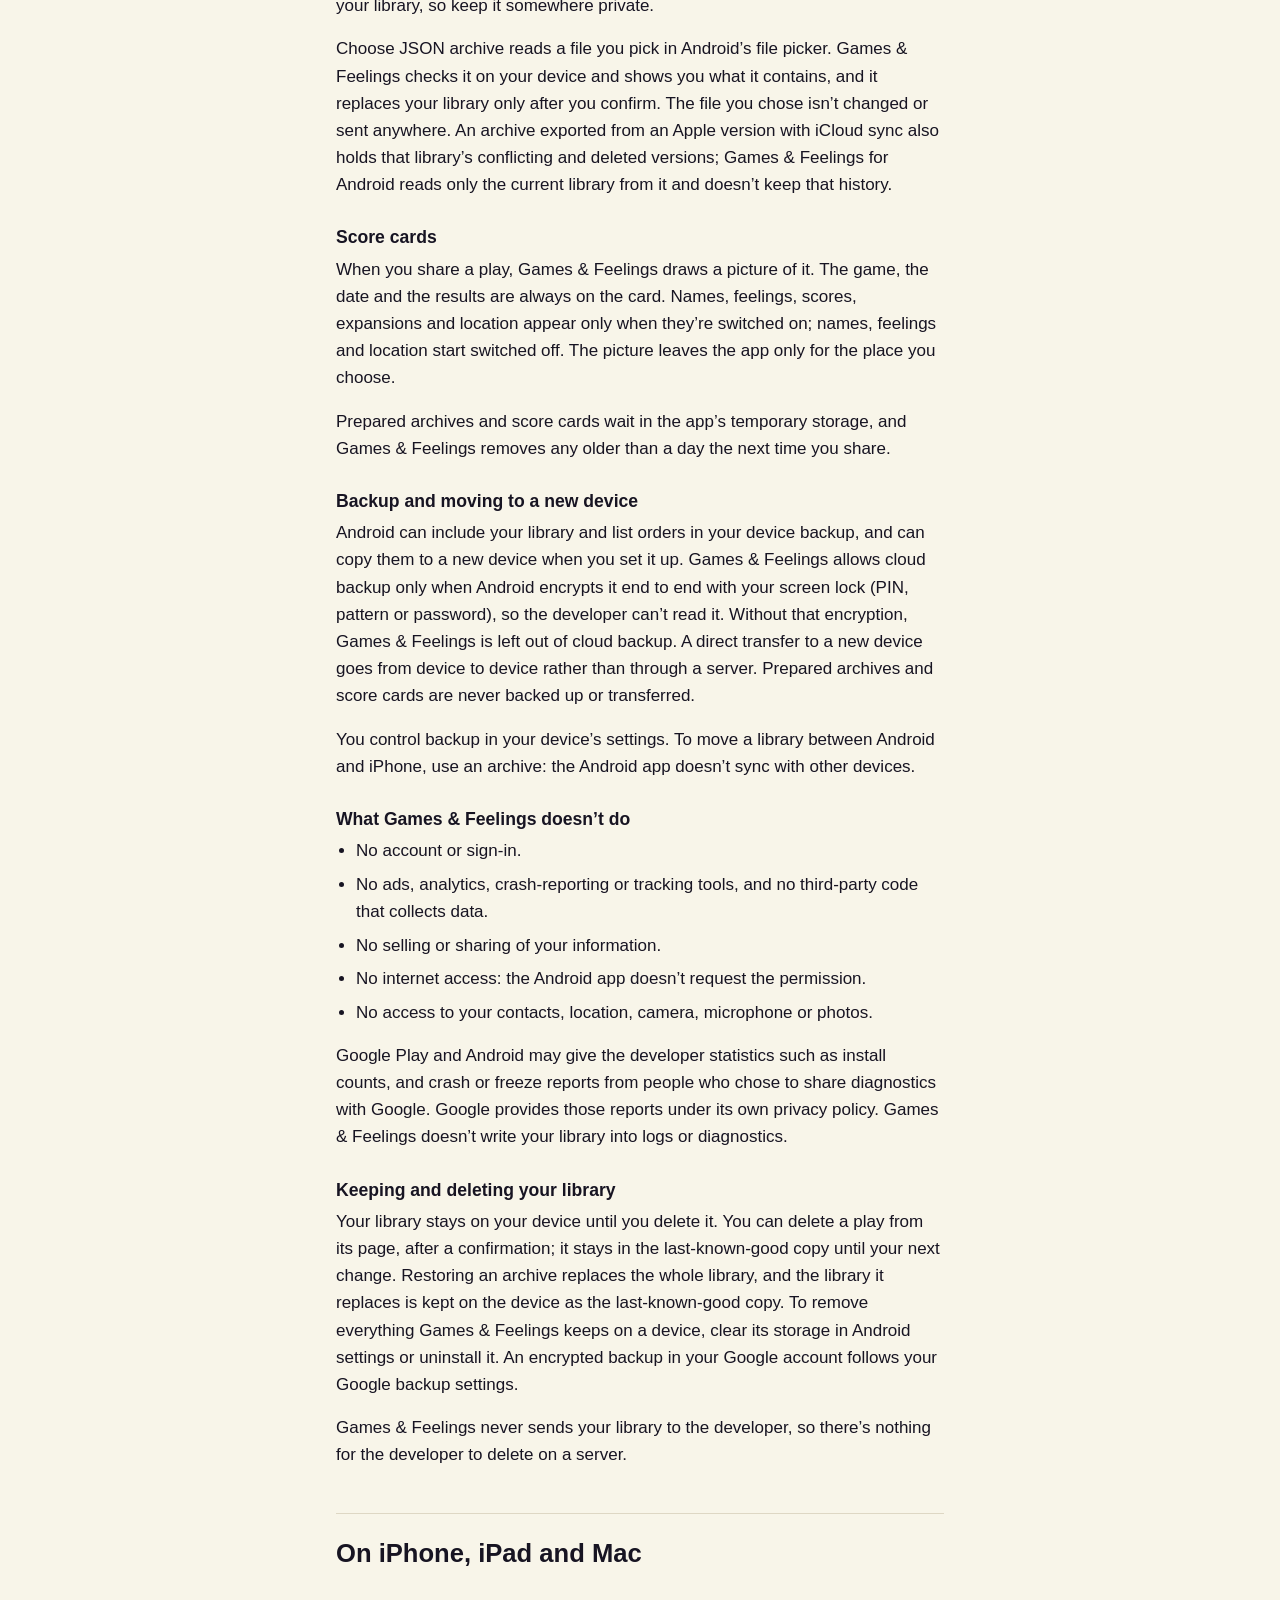
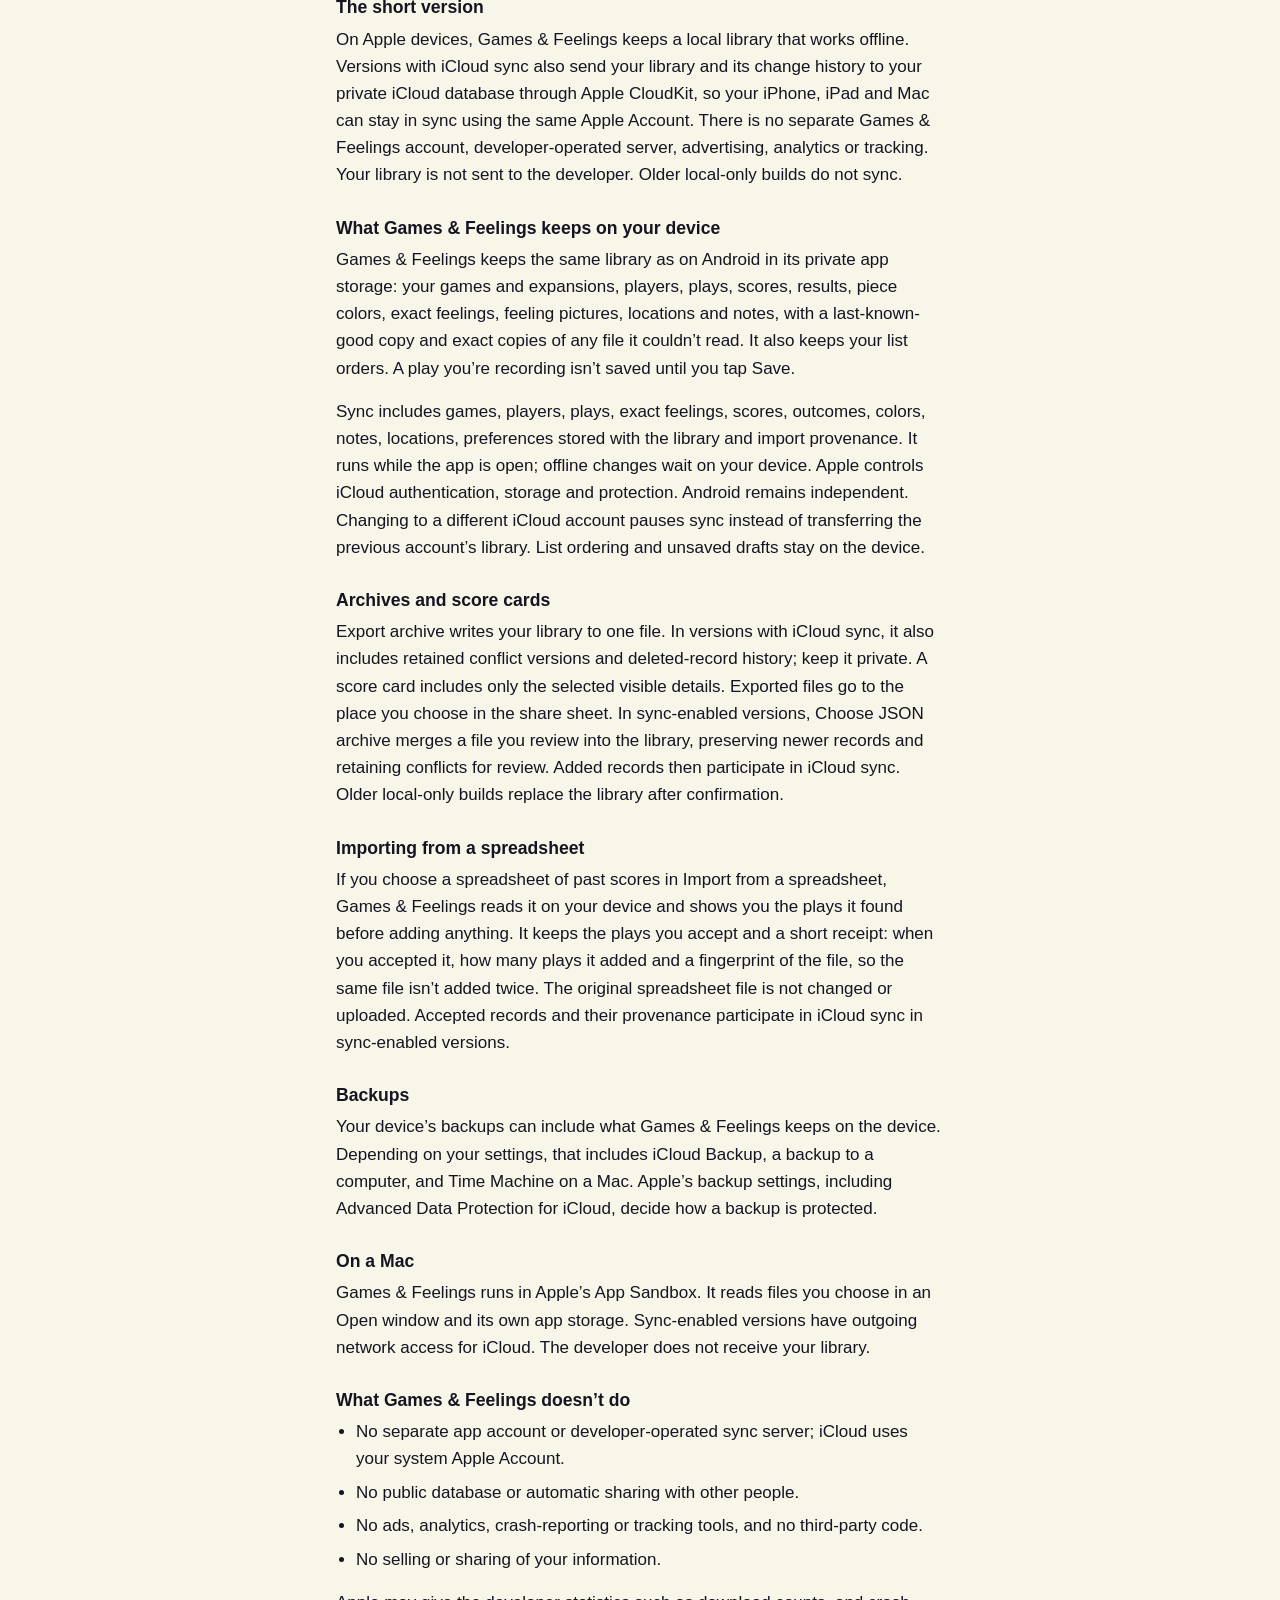
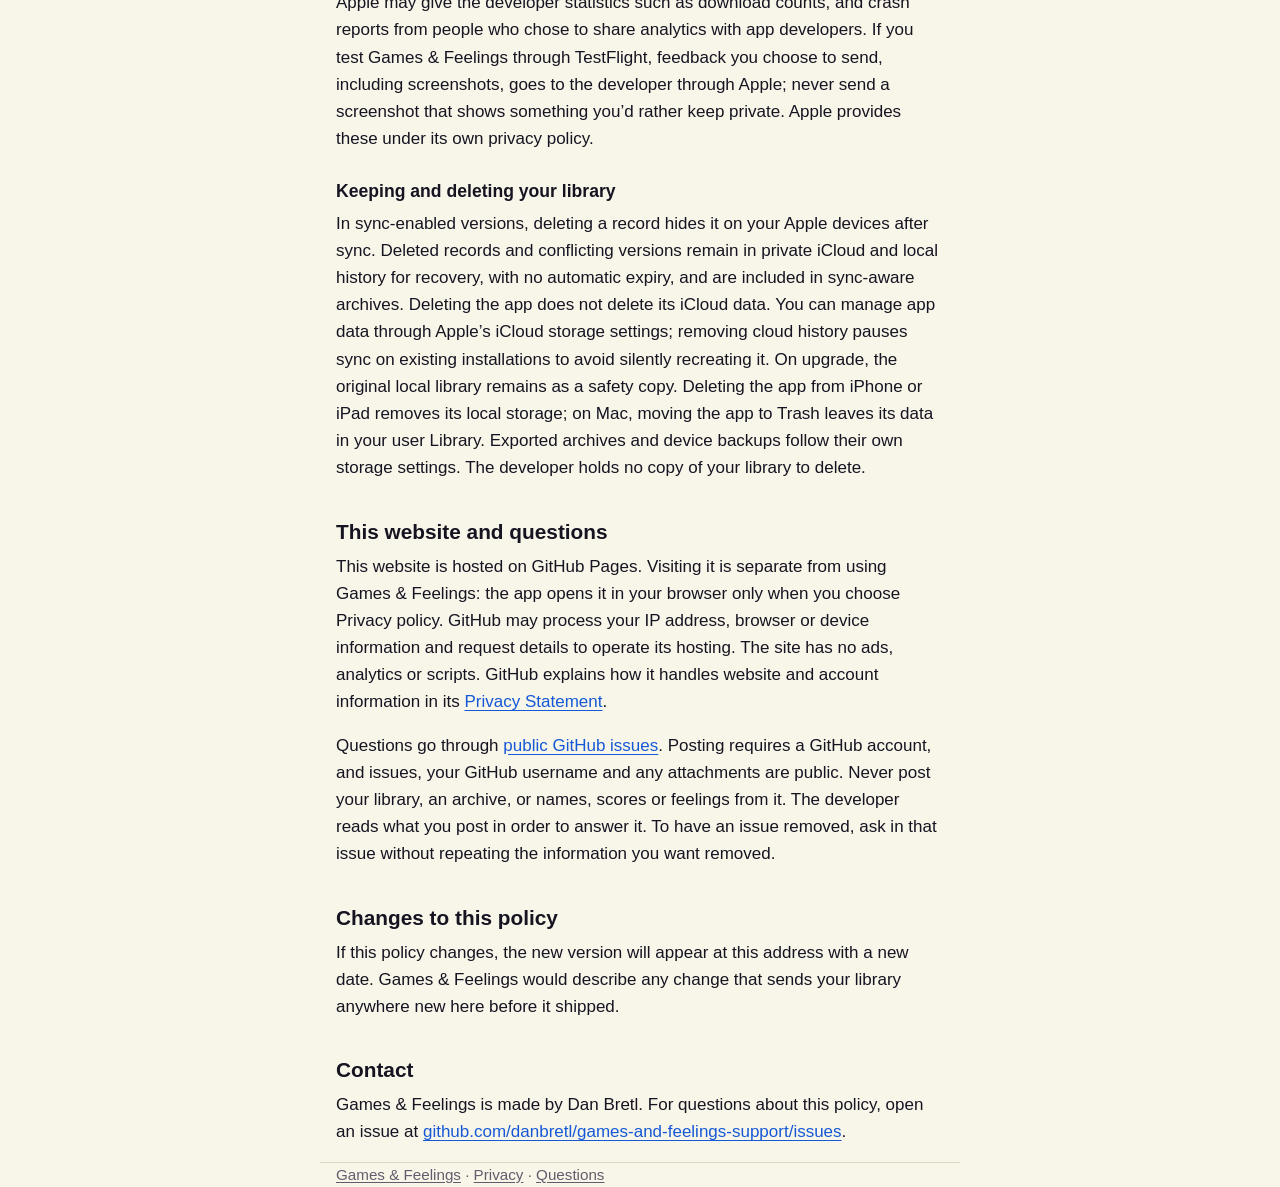
==== commit 9aa8ec19: "Describe Android's handling of iCloud-synced Apple archives The Android app reads only the current l" ====
--- a/privacy/index.html
+++ b/privacy/index.html
@@ -16,8 +16,8 @@
 <header class="site-header wrap"><a class="brand" href="../"><img src="../assets/icon.png" width="44" height="44" alt=""><span>Games &amp; Feelings</span></a><nav aria-label="Main"><a href="../privacy/" aria-current="page">Privacy</a><a href="https://github.com/danbretl/games-and-feelings-support/issues">Questions</a></nav></header>
 <main id="main" class="wrap" tabindex="-1">
 <h1>Games &amp; Feelings Privacy Policy</h1>
-<p class="updated">Last updated: October 26, 2026</p>
-<p>Games &amp; Feelings is a memory book for game night: you record what you played, who played, the scores, how it ended and how everyone felt. This policy describes Games &amp; Feelings for Android, distributed through Google Play, and Games &amp; Feelings for iPhone, iPad and Mac. Both keep your library on the device you use, so each has its own section.</p>
+<p class="updated">Last updated: October 28, 2026</p>
+<p>Games &amp; Feelings is a memory book for game night: you record what you played, who played, the scores, how it ended and how everyone felt. This policy describes Games &amp; Feelings for Android, distributed through Google Play, and Games &amp; Feelings for iPhone, iPad and Mac. The Android app keeps your library on the device you use, while Apple versions with iCloud sync also keep it in your private iCloud, so each has its own section.</p>
 <nav class="page-index" aria-label="On this page">
 <ul>
 <li><a href="#android">On Android</a></li>
@@ -47,7 +47,7 @@
 
 <h3 id="archives">Archives</h3>
 <p>In Data &amp; backup, Export archive and Save to a file write your whole library, every game, player, play, score and feeling, to one file. It leaves Games &amp; Feelings only for the place you choose, such as a folder or an app in the share sheet, and from there that place’s own terms apply. Anyone with the file can read your library, so keep it somewhere private.</p>
-<p>Choose JSON archive reads a file you pick in Android’s file picker. Games &amp; Feelings checks it on your device and shows you what it contains, and it replaces your library only after you confirm. The file you chose isn’t changed or sent anywhere.</p>
+<p>Choose JSON archive reads a file you pick in Android’s file picker. Games &amp; Feelings checks it on your device and shows you what it contains, and it replaces your library only after you confirm. The file you chose isn’t changed or sent anywhere. An archive exported from an Apple version with iCloud sync also holds that library’s conflicting and deleted versions; Games &amp; Feelings for Android reads only the current library from it and doesn’t keep that history.</p>
 
 <h3 id="score-cards">Score cards</h3>
 <p>When you share a play, Games &amp; Feelings draws a picture of it. The game, the date and the results are always on the card. Names, feelings, scores, expansions and location appear only when they’re switched on; names, feelings and location start switched off. The picture leaves the app only for the place you choose.</p>
@@ -55,7 +55,7 @@
 
 <h3 id="backup-and-moving-to-a-new-device">Backup and moving to a new device</h3>
 <p>Android can include your library and list orders in your device backup, and can copy them to a new device when you set it up. Games &amp; Feelings allows cloud backup only when Android encrypts it end to end with your screen lock (PIN, pattern or password), so the developer can’t read it. Without that encryption, Games &amp; Feelings is left out of cloud backup. A direct transfer to a new device goes from device to device rather than through a server. Prepared archives and score cards are never backed up or transferred.</p>
-<p>You control backup in your device’s settings. To move a library between Android and iPhone, use an archive: libraries don’t sync between devices.</p>
+<p>You control backup in your device’s settings. To move a library between Android and iPhone, use an archive: the Android app doesn’t sync with other devices.</p>
 
 <h3 id="what-games-and-feelings-doesnt-do">What Games &amp; Feelings doesn’t do</h3>
 <ul>
